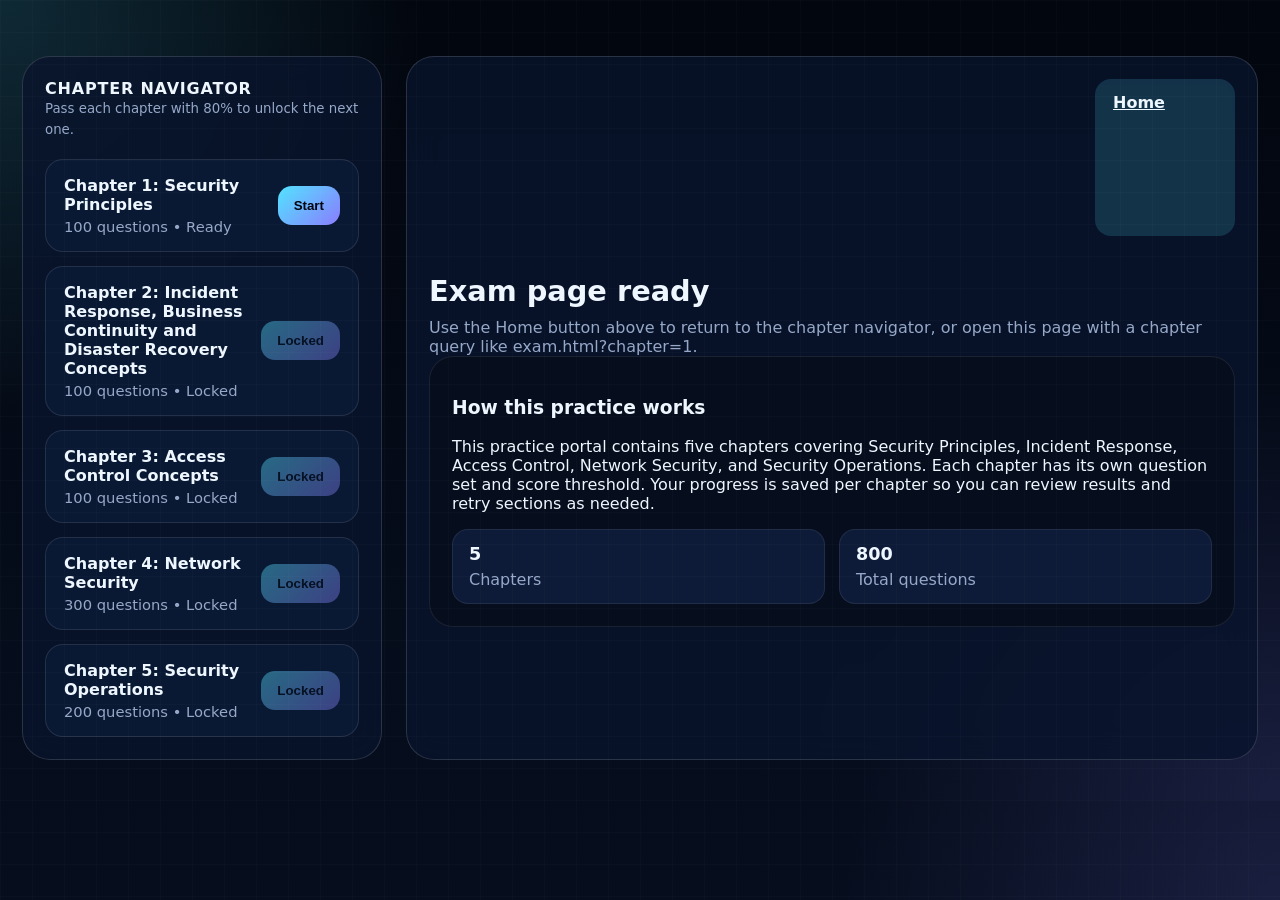
==== exam.html @ ca61abff "Add files via upload jn" ====
<!DOCTYPE html>
<html lang="en">
<head>
  <meta charset="UTF-8" />
  <meta name="viewport" content="width=device-width, initial-scale=1.0" />
  <meta name="description" content="Naija Shield Academy ISC2 Certified in Cybersecurity dedicated exam page." />
  <title>Naija Shield Academy | Exam</title>
  <link rel="icon" href="Image/Preview.png" />
  <link rel="stylesheet" href="styles.css" />
</head>
<body data-page="exam">
  <div class="app-shell exam-shell">
    <main class="main-grid exam-grid">
      <aside class="nav-panel glass-panel">
        <div class="nav-heading">
          <span>Chapter Navigator</span>
          <small>Pass each chapter with 80% to unlock the next one.</small>
        </div>
        <div id="chapterList" class="chapter-list"></div>
      </aside>

      <section class="content-panel glass-panel exam-panel">
        <div class="page-actions exam-actions">
          <a class="control-button" href="index.html">Home</a>
        </div>
        <div id="pageContent"></div>
      </section>
    </main>
  </div>

  <template id="chapterCardTemplate">
    <article class="chapter-card">
      <div>
        <h3 class="chapter-title"></h3>
        <p class="chapter-meta"></p>
      </div>
      <button class="chapter-action">Start</button>
    </article>
  </template>

  <script src="script.js"></script>
</body>
</html>
---- styles.css ----
:root {
  color-scheme: dark;
  --bg: #050912;
  --surface: rgba(9, 20, 45, 0.82);
  --surface-strong: rgba(14, 30, 62, 0.96);
  --text: #eef7ff;
  --muted: #96a8c8;
  --accent: #52e3ff;
  --accent-2: #8a7dff;
  --glow: rgba(82, 227, 255, 0.2);
  --border: rgba(255, 255, 255, 0.14);
  --shadow: 0 24px 90px rgba(0, 0, 0, 0.28);
}

* {
  box-sizing: border-box;
}

html, body {
  margin: 0;
  min-height: 100%;
  background: radial-gradient(circle at top left, rgba(82, 227, 255, 0.16), transparent 28%),
    radial-gradient(circle at bottom right, rgba(138, 125, 255, 0.15), transparent 28%),
    linear-gradient(180deg, #02060e 0%, #060e1e 100%);
  color: var(--text);
  font-family: Inter, ui-sans-serif, system-ui, -apple-system, BlinkMacSystemFont, "Segoe UI", sans-serif;
}

body::after {
  content: "";
  position: fixed;
  inset: 0;
  background: repeating-linear-gradient(90deg, rgba(255,255,255,0.02) 0, rgba(255,255,255,0.02) 1px, transparent 1px, transparent 32px),
    repeating-linear-gradient(180deg, rgba(255,255,255,0.02) 0, rgba(255,255,255,0.02) 1px, transparent 1px, transparent 32px);
  pointer-events: none;
}

.app-shell {
  max-width: 1440px;
  margin: 0 auto;
  padding: 28px 22px 40px;
}

.hero-panel {
  display: grid;
  gap: 18px;
  padding: 28px;
  border: 1px solid var(--border);
  border-radius: 28px;
  background: linear-gradient(180deg, rgba(11, 25, 50, 0.96), rgba(9, 18, 40, 0.84));
  box-shadow: var(--shadow);
}

.brand-block {
  display: flex;
  gap: 18px;
  align-items: center;
}

.brand-logo {
  width: 76px;
  height: 76px;
  border-radius: 20px;
  border: 1px solid rgba(255,255,255,0.14);
  background: rgba(255,255,255,0.06);
  object-fit: contain;
}

.eyebrow {
  margin: 0 0 6px;
  color: var(--accent);
  font-size: 0.88rem;
  letter-spacing: 0.12em;
  text-transform: uppercase;
}

.hero-panel h1 {
  margin: 0;
  font-size: clamp(2.1rem, 2.5vw, 3.2rem);
  line-height: 1.05;
}

.subtitle {
  margin: 12px 0 0;
  color: var(--muted);
  max-width: 720px;
  line-height: 1.7;
}

.warning-card {
  display: grid;
  gap: 10px;
  padding: 20px;
  border-radius: 22px;
  border: 1px solid rgba(82, 227, 255, 0.28);
  background: rgba(10, 24, 49, 0.92);
}

.warning-card strong {
  color: var(--accent);
  font-size: 1rem;
}

.main-grid {
  display: grid;
  grid-template-columns: minmax(300px, 360px) 1fr;
  gap: 24px;
  margin-top: 28px;
}

.glass-panel {
  padding: 22px;
  border: 1px solid var(--border);
  border-radius: 28px;
  background: var(--surface);
  -webkit-backdrop-filter: blur(18px);
  backdrop-filter: blur(18px);
}

.nav-panel {
  display: flex;
  flex-direction: column;
  gap: 18px;
}

.nav-heading span {
  display: block;
  font-weight: 700;
  letter-spacing: 0.05em;
  text-transform: uppercase;
}

.nav-heading small {
  color: var(--muted);
  line-height: 1.6;
}

.chapter-list {
  display: grid;
  gap: 14px;
}

.chapter-card {
  display: flex;
  justify-content: space-between;
  align-items: center;
  gap: 16px;
  padding: 16px 18px;
  border-radius: 18px;
  border: 1px solid rgba(255,255,255,0.1);
  background: rgba(12, 27, 54, 0.88);
}

.chapter-card h3 {
  margin: 0 0 4px;
  font-size: 1rem;
}

.chapter-meta {
  margin: 0;
  color: var(--muted);
  font-size: 0.92rem;
}

.chapter-action {
  border: none;
  padding: 12px 16px;
  border-radius: 14px;
  background: linear-gradient(135deg, var(--accent), var(--accent-2));
  color: #02050d;
  font-weight: 700;
  cursor: pointer;
  transition: transform 0.18s ease, opacity 0.18s ease;
}

.chapter-action:disabled {
  opacity: 0.4;
  cursor: not-allowed;
}

.chapter-action:hover:not(:disabled) {
  transform: translateY(-1px);
}

.content-panel {
  min-height: 680px;
  display: grid;
  gap: 20px;
}

.page-heading {
  display: grid;
  gap: 10px;
}

.page-heading h2 {
  margin: 0;
  font-size: clamp(1.8rem, 2vw, 2.5rem);
}

.page-heading p {
  margin: 0;
  color: var(--muted);
}

.panel-card {
  padding: 22px;
  border-radius: 24px;
  background: rgba(7, 15, 30, 0.9);
  border: 1px solid rgba(255,255,255,0.08);
}

.page-actions {
  display: flex;
  justify-content: flex-end;
  margin-bottom: 18px;
}

.page-actions .control-button {
  min-width: 140px;
}

.stats-grid {
  display: grid;
  grid-template-columns: repeat(2, minmax(0, 1fr));
  gap: 14px;
}

.stat-pill {
  padding: 14px 16px;
  border-radius: 16px;
  background: rgba(15, 29, 58, 0.96);
  border: 1px solid rgba(255,255,255,0.08);
}

.stat-pill strong {
  display: block;
  font-size: 1.1rem;
  margin-bottom: 6px;
}

.stat-pill span {
  color: var(--muted);
}

.question-card {
  padding: 24px;
  border-radius: 24px;
  background: rgba(8, 16, 32, 0.92);
  border: 1px solid rgba(255,255,255,0.08);
  display: grid;
  gap: 18px;
}

.question-card h3 {
  margin: 0;
  font-size: 1.05rem;
}

.options-grid {
  display: grid;
  gap: 12px;
}

.option-button {
  width: 100%;
  padding: 16px 18px;
  border-radius: 18px;
  border: 1px solid rgba(255,255,255,0.1);
  background: rgba(255,255,255,0.04);
  color: var(--text);
  text-align: left;
  cursor: pointer;
  transition: transform 0.15s ease, background 0.15s ease;
}

.option-button:hover {
  transform: translateY(-1px);
  background: rgba(82, 227, 255, 0.12);
}

.option-button.selected {
  border-color: rgba(82, 227, 255, 0.45);
  background: rgba(82, 227, 255, 0.16);
}

.controls-row {
  display: flex;
  flex-wrap: wrap;
  justify-content: space-between;
  gap: 12px;
  align-items: center;
}

.control-button {
  border: none;
  padding: 14px 18px;
  border-radius: 16px;
  background: rgba(82, 227, 255, 0.16);
  color: var(--text);
  font-weight: 700;
  cursor: pointer;
}

.control-button.primary {
  background: linear-gradient(135deg, var(--accent), var(--accent-2));
  color: #02050d;
}

.control-button:disabled {
  opacity: 0.45;
  cursor: not-allowed;
}

.result-banner {
  padding: 20px 22px;
  border-radius: 18px;
  display: grid;
  gap: 10px;
  border: 1px solid rgba(255,255,255,0.1);
}

.result-banner.pass {
  background: rgba(34, 96, 69, 0.18);
  border-color: rgba(82, 227, 255, 0.22);
}

.result-banner.fail {
  background: rgba(102, 28, 42, 0.18);
  border-color: rgba(255, 71, 110, 0.22);
}

.result-banner strong {
  display: block;
  font-size: 1.05rem;
}

@media (max-width: 1080px) {
  .main-grid {
    grid-template-columns: 1fr;
  }
}

@media (max-width: 720px) {
  .app-shell {
    padding: 18px 16px 28px;
  }
  .hero-panel {
    padding: 20px;
  }
  .chapter-card {
    flex-direction: column;
    align-items: stretch;
  }
  .controls-row {
    flex-direction: column;
    align-items: stretch;
  }
}
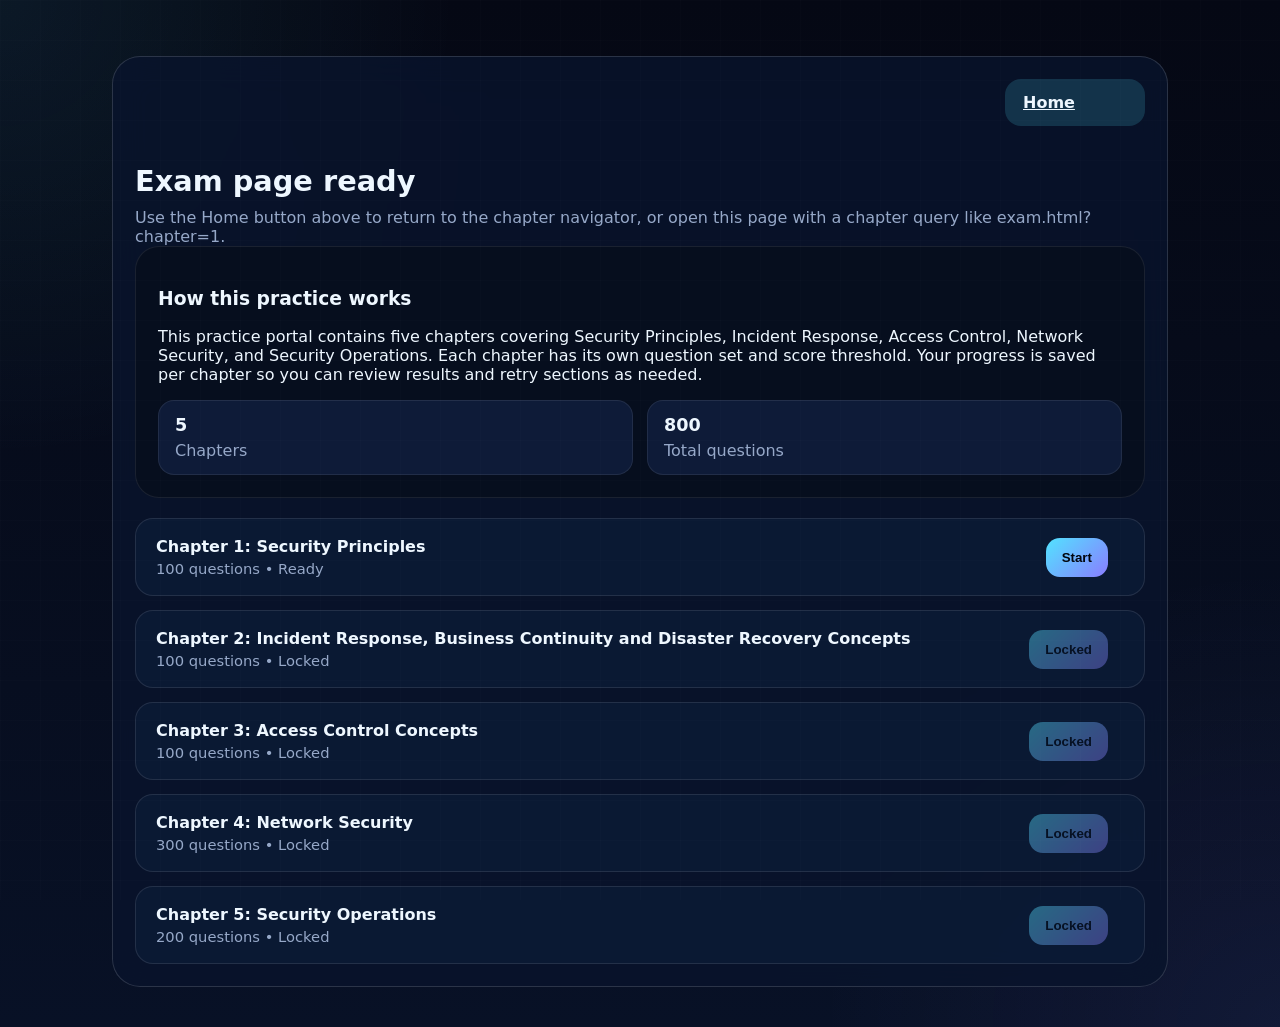
==== commit c2d29fe0: "Add files via upload bvwbdvweb" ====
--- a/exam.html
+++ b/exam.html
@@ -11,30 +11,26 @@
 <body data-page="exam">
   <div class="app-shell exam-shell">
     <main class="main-grid exam-grid">
-      <aside class="nav-panel glass-panel">
-        <div class="nav-heading">
-          <span>Chapter Navigator</span>
-          <small>Pass each chapter with 80% to unlock the next one.</small>
-        </div>
-        <div id="chapterList" class="chapter-list"></div>
-      </aside>
-
       <section class="content-panel glass-panel exam-panel">
         <div class="page-actions exam-actions">
           <a class="control-button" href="index.html">Home</a>
         </div>
         <div id="pageContent"></div>
+        <div id="chapterList" class="chapter-list"></div>
       </section>
     </main>
   </div>
 
   <template id="chapterCardTemplate">
     <article class="chapter-card">
-      <div>
-        <h3 class="chapter-title"></h3>
-        <p class="chapter-meta"></p>
+      <div class="chapter-summary">
+        <div>
+          <h3 class="chapter-title"></h3>
+          <p class="chapter-meta"></p>
+        </div>
+        <button class="chapter-action">Start</button>
       </div>
-      <button class="chapter-action">Start</button>
+      <div class="chapter-body"></div>
     </article>
   </template>
 
--- a/styles.css
+++ b/styles.css
@@ -19,9 +19,9 @@
 html, body {
   margin: 0;
   min-height: 100%;
-  background: radial-gradient(circle at top left, rgba(82, 227, 255, 0.16), transparent 28%),
-    radial-gradient(circle at bottom right, rgba(138, 125, 255, 0.15), transparent 28%),
-    linear-gradient(180deg, #02060e 0%, #060e1e 100%);
+  background: radial-gradient(circle at top left, rgba(82, 227, 255, 0.08), transparent 28%),
+    radial-gradient(circle at bottom right, rgba(138, 125, 255, 0.08), transparent 28%),
+    linear-gradient(180deg, #050814 0%, #081126 100%);
   color: var(--text);
   font-family: Inter, ui-sans-serif, system-ui, -apple-system, BlinkMacSystemFont, "Segoe UI", sans-serif;
 }
@@ -30,8 +30,8 @@
   content: "";
   position: fixed;
   inset: 0;
-  background: repeating-linear-gradient(90deg, rgba(255,255,255,0.02) 0, rgba(255,255,255,0.02) 1px, transparent 1px, transparent 32px),
-    repeating-linear-gradient(180deg, rgba(255,255,255,0.02) 0, rgba(255,255,255,0.02) 1px, transparent 1px, transparent 32px);
+  background: repeating-linear-gradient(90deg, rgba(255,255,255,0.01) 0, rgba(255,255,255,0.01) 1px, transparent 1px, transparent 40px),
+    repeating-linear-gradient(180deg, rgba(255,255,255,0.01) 0, rgba(255,255,255,0.01) 1px, transparent 1px, transparent 40px);
   pointer-events: none;
 }
 
@@ -108,6 +108,20 @@
   margin-top: 28px;
 }
 
+.exam-grid {
+  grid-template-columns: 1fr;
+}
+
+.exam-shell {
+  max-width: 1100px;
+}
+
+.exam-panel {
+  max-width: 1024px;
+  margin: 0 auto;
+  width: 100%;
+}
+
 .glass-panel {
   padding: 22px;
   border: 1px solid var(--border);
@@ -141,14 +155,47 @@
 }
 
 .chapter-card {
-  display: flex;
-  justify-content: space-between;
+  display: grid;
+  grid-template-columns: 1fr auto;
   align-items: center;
   gap: 16px;
   padding: 16px 18px;
   border-radius: 18px;
   border: 1px solid rgba(255,255,255,0.1);
   background: rgba(12, 27, 54, 0.88);
+}
+
+.chapter-card.expanded {
+  grid-template-columns: 1fr;
+  align-items: start;
+}
+
+.chapter-summary {
+  display: flex;
+  justify-content: space-between;
+  align-items: center;
+  gap: 16px;
+  width: 100%;
+}
+
+.chapter-card.expanded .chapter-summary {
+  position: sticky;
+  top: 0;
+  z-index: 1;
+  background: rgba(12, 27, 54, 0.98);
+  padding: 18px 20px 12px;
+  border-bottom: 1px solid rgba(255,255,255,0.08);
+}
+
+.chapter-body {
+  grid-column: 1 / -1;
+  width: 100%;
+  display: none;
+  margin-top: 12px;
+}
+
+.chapter-card.expanded .chapter-body {
+  display: block;
 }
 
 .chapter-card h3 {
@@ -213,6 +260,8 @@
 .page-actions {
   display: flex;
   justify-content: flex-end;
+  flex-wrap: wrap;
+  gap: 12px;
   margin-bottom: 18px;
 }
 
@@ -224,6 +273,33 @@
   display: grid;
   grid-template-columns: repeat(2, minmax(0, 1fr));
   gap: 14px;
+}
+
+.content-panel {
+  min-height: 640px;
+}
+
+.exam-panel {
+  max-width: 1100px;
+  margin: 0 auto;
+  width: 100%;
+}
+
+.exam-actions {
+  justify-content: flex-end;
+}
+
+.chapter-card {
+  padding: 18px 20px;
+}
+
+.chapter-body {
+  padding-top: 12px;
+  border-top: 1px solid rgba(255,255,255,0.08);
+}
+
+.chapter-card.expanded {
+  margin-bottom: 8px;
 }
 
 .stat-pill {
@@ -339,21 +415,73 @@
   .main-grid {
     grid-template-columns: 1fr;
   }
+
+  .content-panel {
+    min-height: auto;
+  }
 }
 
 @media (max-width: 720px) {
   .app-shell {
-    padding: 18px 16px 28px;
-  }
+    padding: 16px 14px 24px;
+  }
+
   .hero-panel {
-    padding: 20px;
-  }
+    padding: 18px;
+  }
+
+  .brand-block {
+    flex-direction: column;
+    align-items: flex-start;
+  }
+
+  .brand-logo {
+    width: 64px;
+    height: 64px;
+  }
+
+  .main-grid {
+    gap: 18px;
+  }
+
   .chapter-card {
+    grid-template-columns: 1fr;
+  }
+
+  .chapter-summary {
     flex-direction: column;
     align-items: stretch;
   }
+
+  .chapter-action {
+    width: 100%;
+    justify-content: center;
+  }
+
+  .chapter-card.expanded .chapter-summary {
+    position: static;
+    padding: 0;
+    border-bottom: none;
+    background: transparent;
+  }
+
   .controls-row {
     flex-direction: column;
     align-items: stretch;
   }
-}
+
+  .page-actions {
+    justify-content: flex-start;
+  }
+
+  .page-heading h2 {
+    font-size: 1.8rem;
+  }
+
+  .subtitle,
+  .warning-card p,
+  .chapter-meta,
+  .page-heading p {
+    font-size: 0.95rem;
+  }
+}
